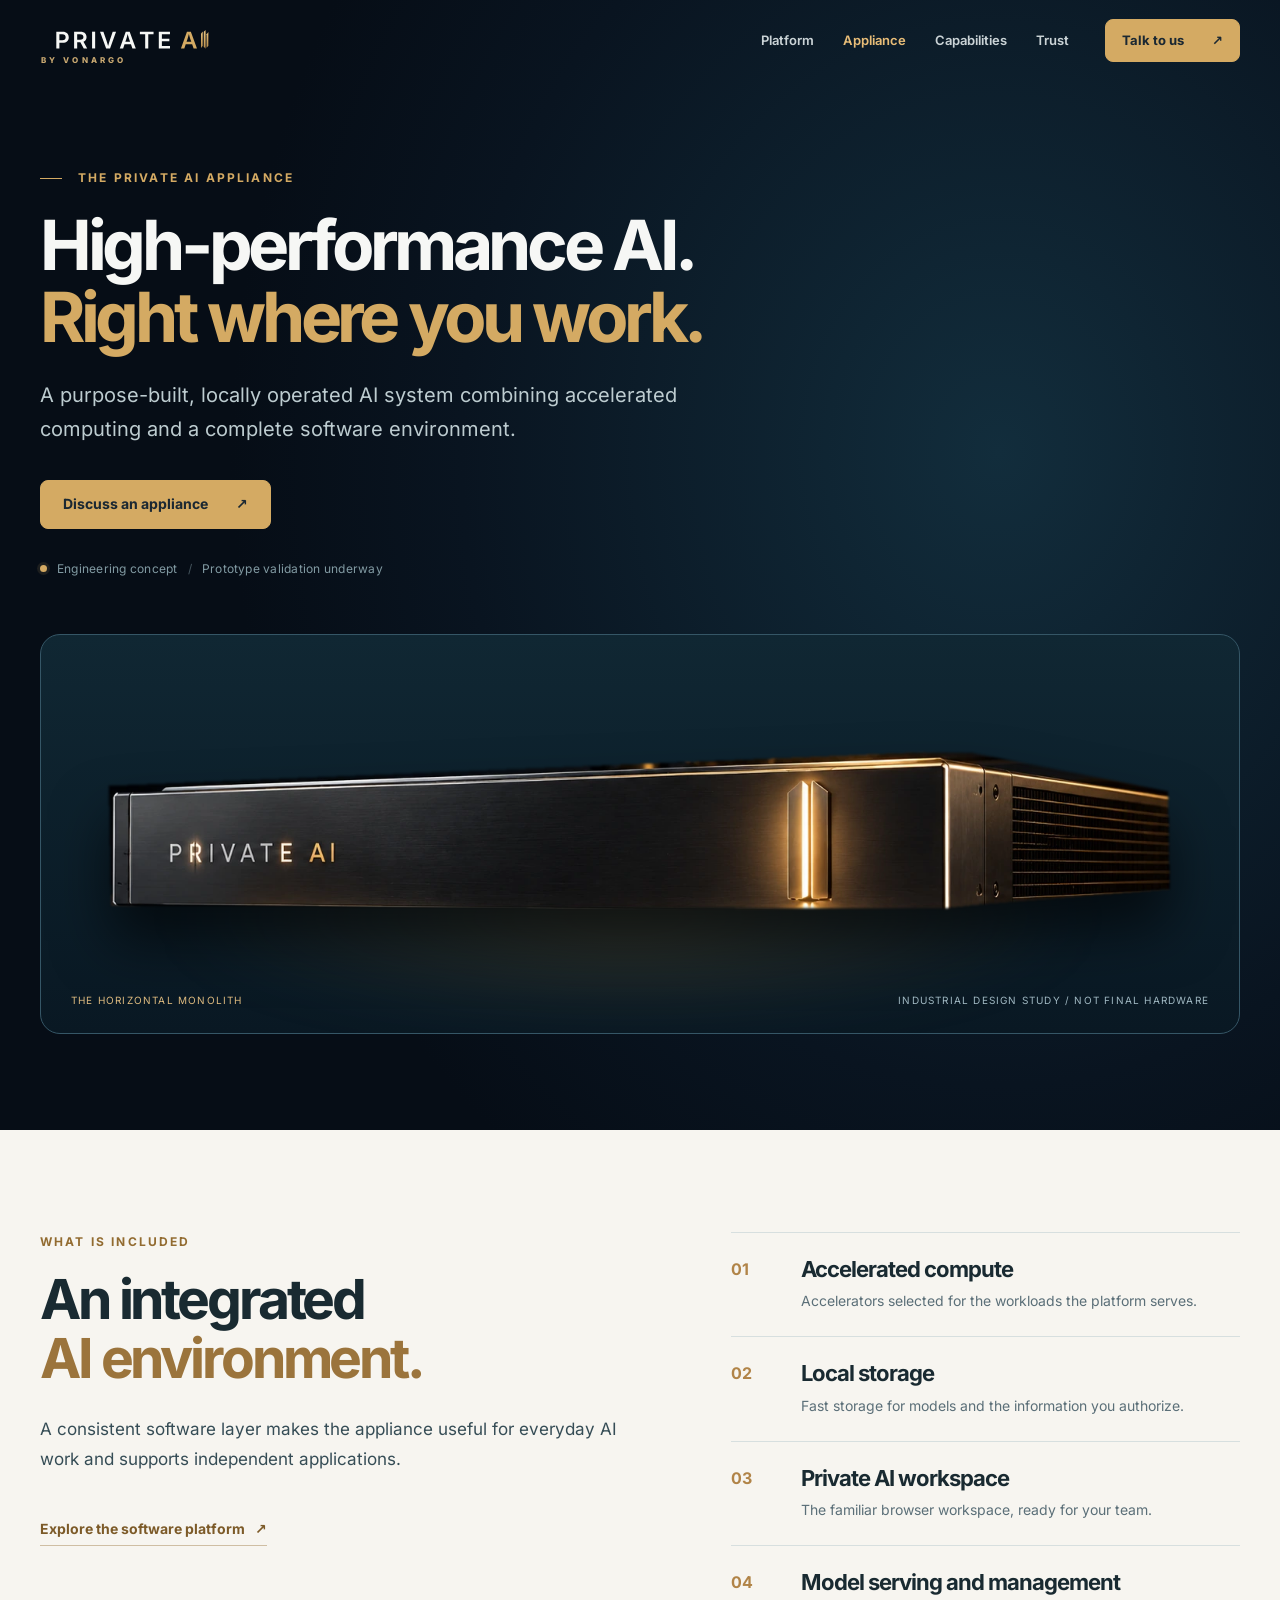
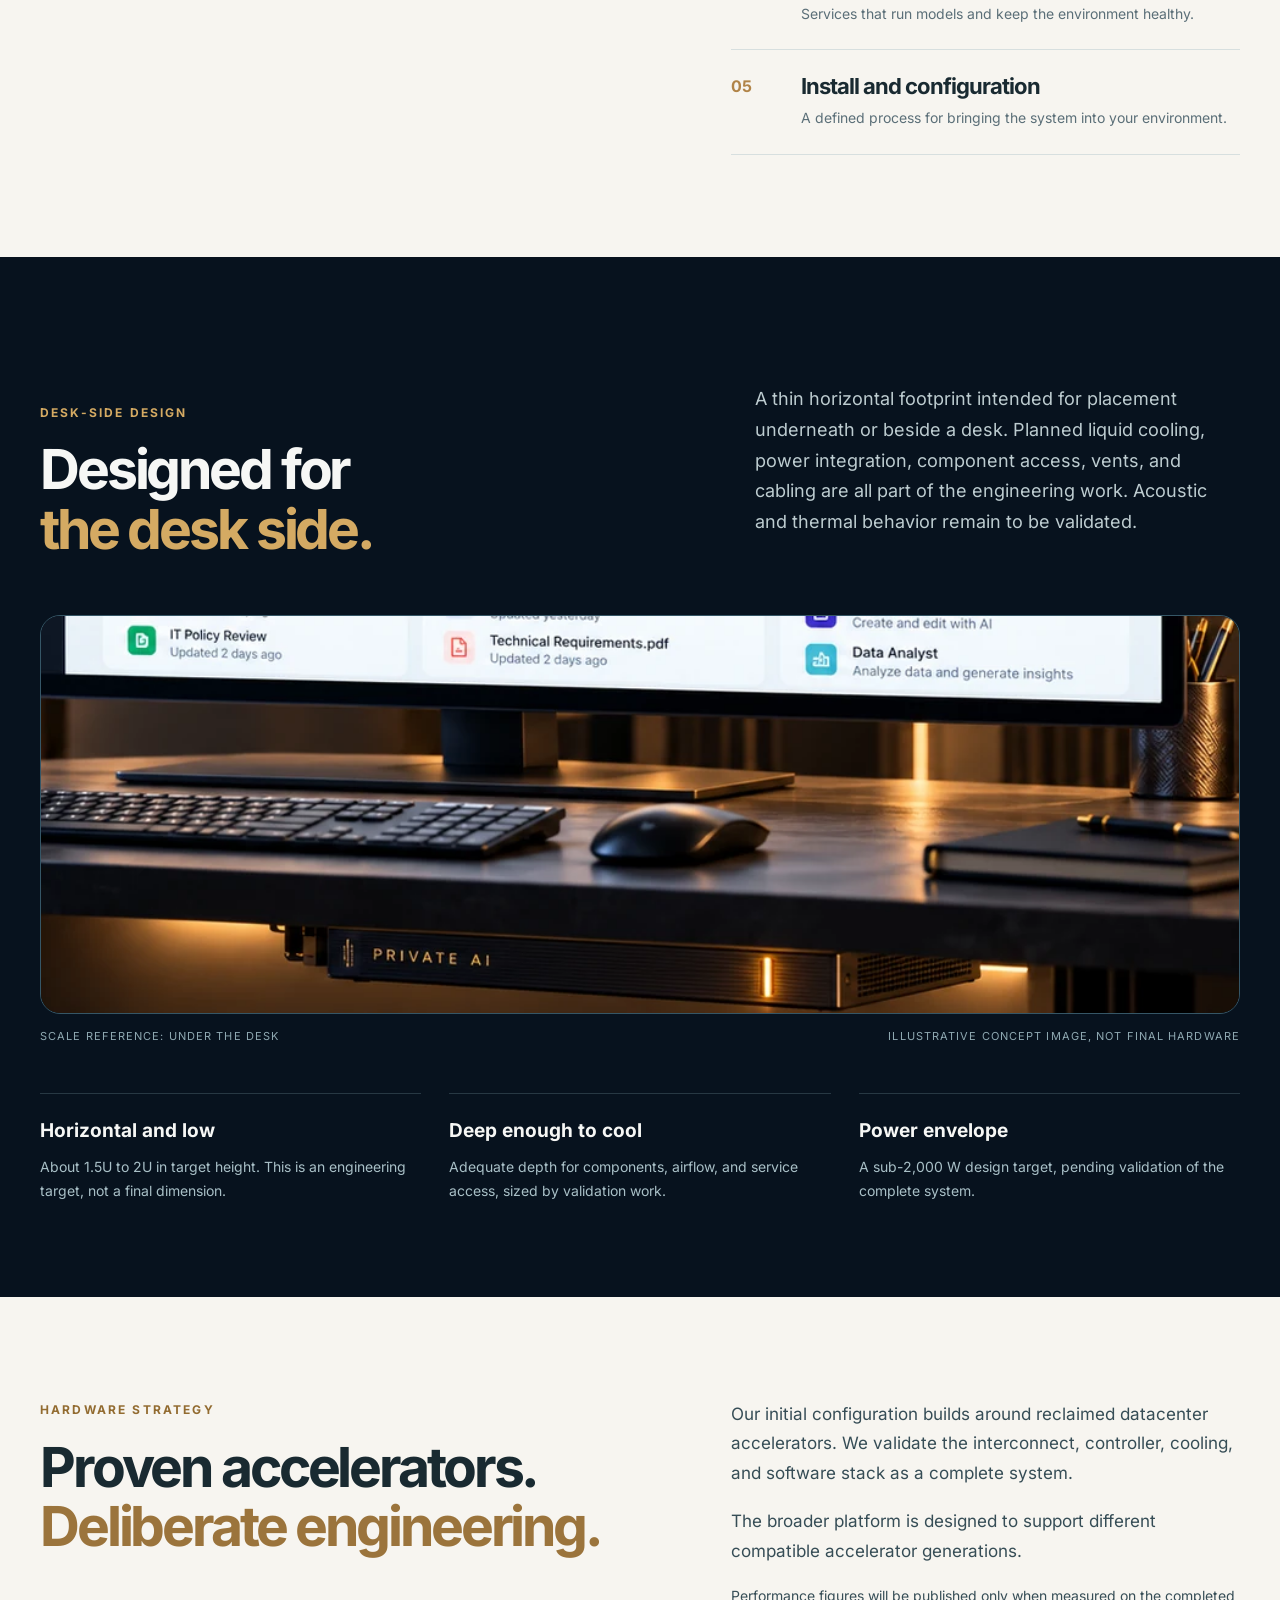
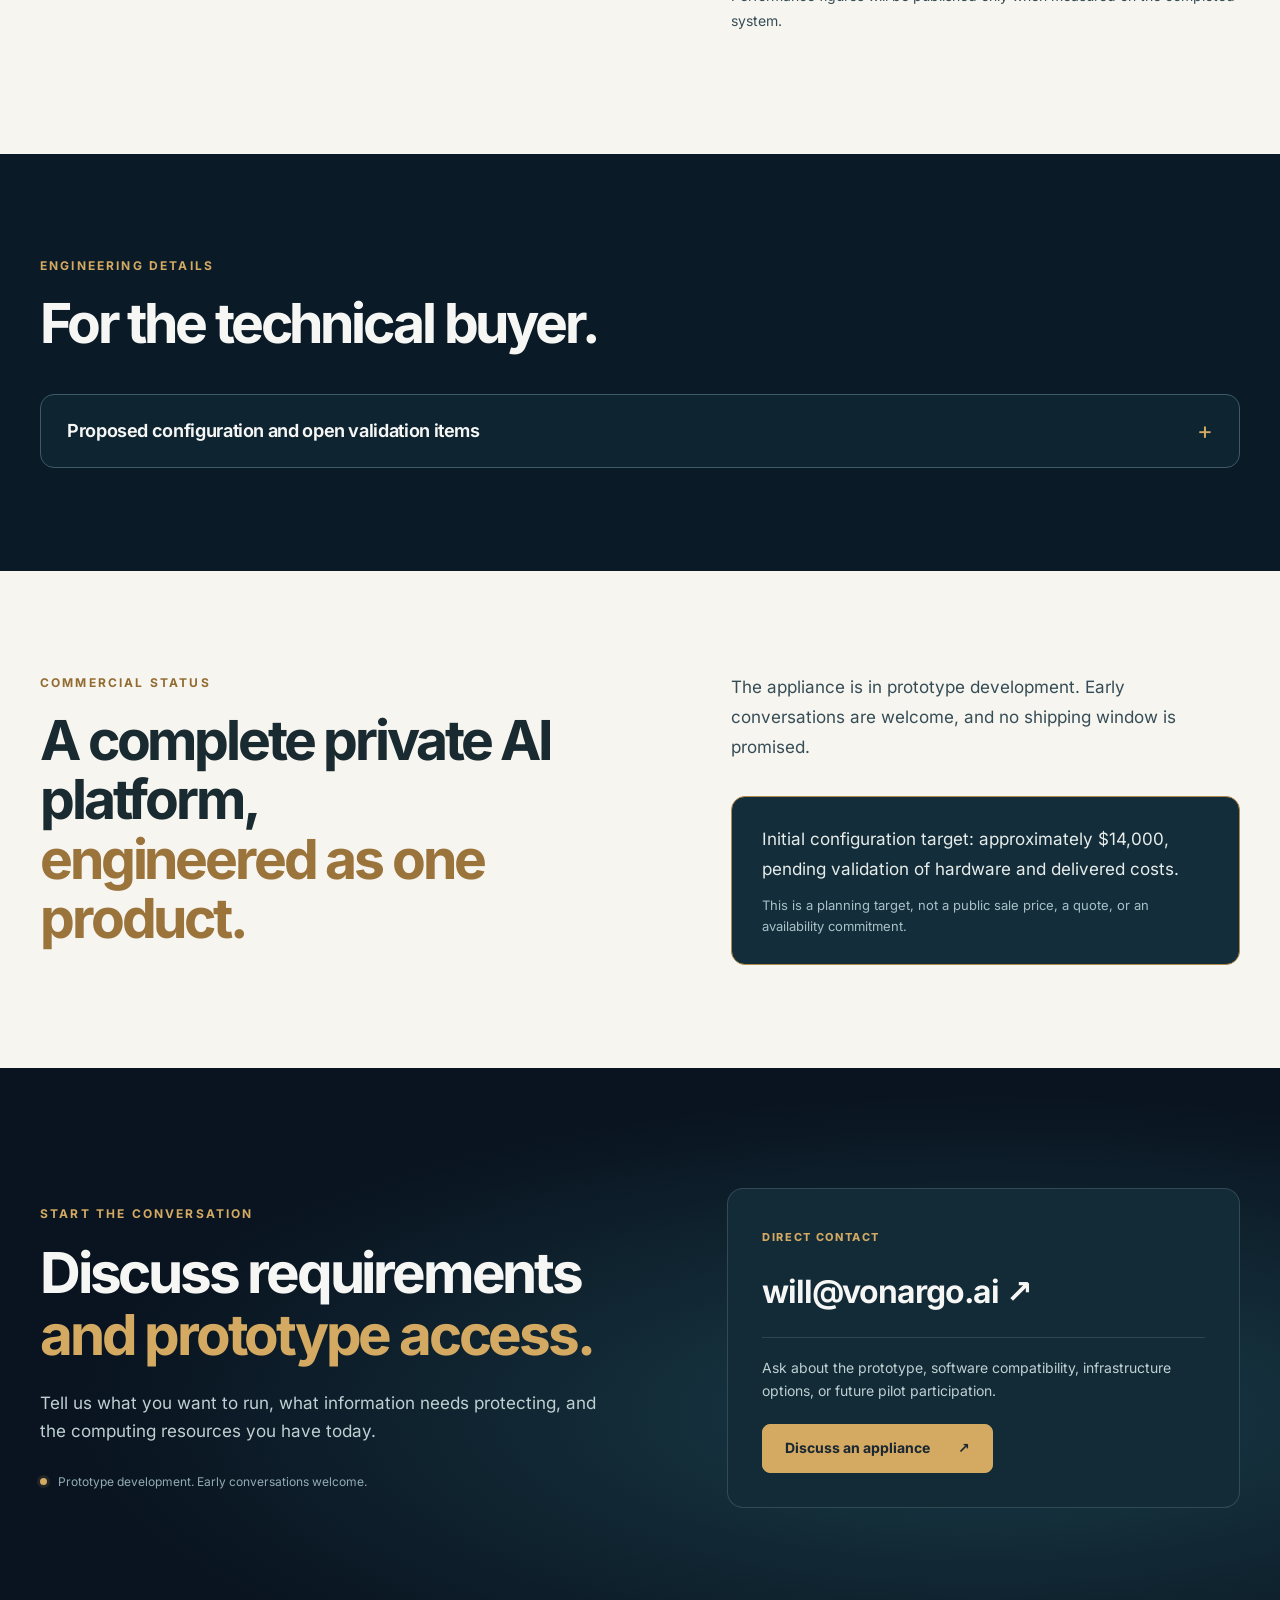
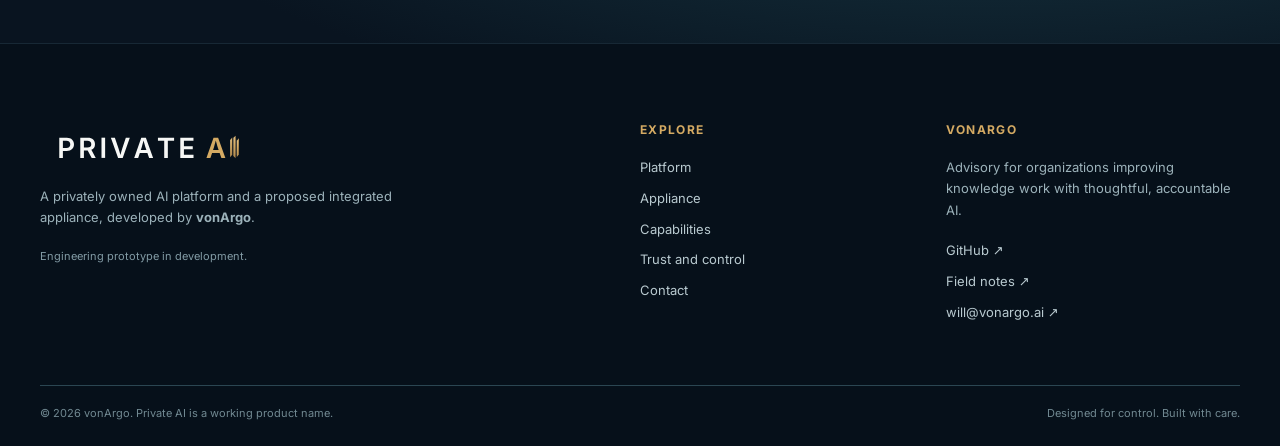
==== appliance/index.html @ 31fd05b0 "Replace site with the full Private AI site (OpenDesign 'site/': index, appliance, platform, contact " ====
<!doctype html>
<html lang="en">
<head>
  <meta charset="utf-8">
  <meta name="viewport" content="width=device-width, initial-scale=1">
  <meta name="theme-color" content="#091420">
  <meta name="description" content="The proposed Private AI appliance: a long, low, horizontal under-desk system that pairs accelerated computing with the Private AI workspace. Engineering concept in prototype validation.">
  <meta property="og:type" content="website">
  <meta property="og:title" content="Private AI Appliance | Purpose-built private AI computing.">
  <meta property="og:description" content="The proposed Private AI appliance: a long, low, horizontal under-desk system that pairs accelerated computing with the Private AI workspace. Engineering concept in prototype validation.">
  <meta property="og:url" content="https://vonargo.ai/appliance/">
  <link rel="canonical" href="https://vonargo.ai/appliance/">
  <meta property="og:image" content="https://vonargo.ai/assets/social-preview.jpg">
  <meta name="twitter:card" content="summary_large_image">
  <title>Private AI Appliance | Purpose-built private AI computing.</title>
  <link rel="icon" href="../assets/favicon.png" type="image/png">
  <link rel="icon" href="../assets/private-ai-mark.svg" type="image/svg+xml">
  <link rel="stylesheet" href="../fonts/fonts.css">
  <link rel="stylesheet" href="../css/styles.css">
  <link rel="stylesheet" href="../css/pages.css">
  <script src="../js/main.js" defer></script>
</head>
<body>
  <a class="skip-link" href="#main">Skip to content</a>
  <header class="site-header" id="site-header">
    <div class="header-inner wrap">
      <a class="brand-link" href="../index.html" aria-label="Private AI by vonArgo - home">
        <img class="brand-logo" src="../assets/private-ai-wordmark.svg" alt="Private AI" width="876" height="186">
        <span class="brand-byline">BY VONARGO</span>
      </a>
      <nav class="nav-links" aria-label="Primary navigation" id="primary-nav">
        <a href="../platform/index.html">Platform</a>
        <a href="../appliance/index.html" aria-current="page">Appliance</a>
        <a href="../index.html#capabilities">Capabilities</a>
        <a href="../index.html#trust">Trust</a>
      </nav>
      <a class="button button-gold nav-cta" href="../contact/index.html">Talk to us <span aria-hidden="true">&#8599;</span></a>
      <button class="menu-toggle" type="button" aria-controls="primary-nav" aria-expanded="false" aria-label="Open navigation"><span></span><span></span><span></span></button>
    </div>
  </header>

  <main id="main">
    <section class="page-hero" aria-labelledby="appliance-h1">
      <div class="wrap" data-reveal>
        <p class="eyebrow"><span class="gold-hairline"></span> THE PRIVATE AI APPLIANCE</p>
        <h1 id="appliance-h1" data-od-id="appliance-heading">High-performance AI.<br><em>Right where you work.</em></h1>
        <p class="lead">A purpose-built, locally operated AI system combining accelerated computing and a complete software environment.</p>
        <div class="cta-row"><a class="button button-gold" href="../contact/index.html">Discuss an appliance <span aria-hidden="true">&#8599;</span></a></div>
        <div class="status-line"><span class="status-dot"></span> Engineering concept <span class="footnote-separator">/</span> Prototype validation underway</div>
      </div>
      <div class="wrap appliance-stage stage-wide" data-reveal data-od-id="appliance-stage">
        <div class="appliance-stage-glow" aria-hidden="true"></div>
        <img src="../assets/appliance-cutout.webp" width="1385" height="237" alt="Illustrative low-profile, horizontal Private AI appliance concept with dark brushed metal and one warm-gold status light">
        <div class="appliance-label"><span>THE HORIZONTAL MONOLITH</span><span>INDUSTRIAL DESIGN STUDY / NOT FINAL HARDWARE</span></div>
      </div>
    </section>

    <section class="section-light pad" aria-labelledby="included-title">
      <div class="wrap split">
        <div data-reveal>
          <p class="eyebrow eyebrow-dark">WHAT IS INCLUDED</p>
          <h2 class="h2-xl" id="included-title" data-od-id="included-heading">An integrated<br><em>AI environment.</em></h2>
          <div class="prose" style="margin-top:26px"><p>A consistent software layer makes the appliance useful for everyday AI work and supports independent applications.</p></div>
          <a class="link-arrow" href="../platform/index.html">Explore the software platform <span aria-hidden="true">&#8599;</span></a>
        </div>
        <div class="rows-light" data-reveal>
          <div class="row-light"><span class="n">01</span><div><h3>Accelerated compute</h3><p>Accelerators selected for the workloads the platform serves.</p></div></div>
          <div class="row-light"><span class="n">02</span><div><h3>Local storage</h3><p>Fast storage for models and the information you authorize.</p></div></div>
          <div class="row-light"><span class="n">03</span><div><h3>Private AI workspace</h3><p>The familiar browser workspace, ready for your team.</p></div></div>
          <div class="row-light"><span class="n">04</span><div><h3>Model serving and management</h3><p>Services that run models and keep the environment healthy.</p></div></div>
          <div class="row-light"><span class="n">05</span><div><h3>Install and configuration</h3><p>A defined process for bringing the system into your environment.</p></div></div>
        </div>
      </div>
    </section>

    <section class="section-dark appliance-section" aria-labelledby="deskside-title">
      <div class="wrap appliance-header" data-reveal>
        <div><p class="eyebrow">DESK-SIDE DESIGN</p><h2 id="deskside-title" data-od-id="deskside-heading">Designed for<br><em>the desk side.</em></h2></div>
        <p class="section-lead">A thin horizontal footprint intended for placement underneath or beside a desk. Planned liquid cooling, power integration, component access, vents, and cabling are all part of the engineering work. Acoustic and thermal behavior remain to be validated.</p>
      </div>
      <div class="wrap scale-shot-wrap" data-reveal>
        <div class="scale-shot" data-od-id="underdesk-scale"><img src="../assets/workspace-underdesk.webp" loading="lazy" width="982" height="325" alt="Illustrative view of a slim, horizontal Private AI appliance mounted beneath a desk, below a monitor showing the Private AI workspace"></div>
        <div class="scale-caption"><span>SCALE REFERENCE: UNDER THE DESK</span><span>ILLUSTRATIVE CONCEPT IMAGE, NOT FINAL HARDWARE</span></div>
      </div>
      <div class="wrap fact-grid" data-reveal>
        <div class="fact"><b>Horizontal and low</b><p>About 1.5U to 2U in target height. This is an engineering target, not a final dimension.</p></div>
        <div class="fact"><b>Deep enough to cool</b><p>Adequate depth for components, airflow, and service access, sized by validation work.</p></div>
        <div class="fact"><b>Power envelope</b><p>A sub-2,000 W design target, pending validation of the complete system.</p></div>
      </div>
    </section>

    <section class="section-light pad" aria-labelledby="strategy-title">
      <div class="wrap split">
        <div data-reveal>
          <p class="eyebrow eyebrow-dark">HARDWARE STRATEGY</p>
          <h2 class="h2-xl" id="strategy-title" data-od-id="strategy-heading">Proven accelerators.<br><em>Deliberate engineering.</em></h2>
        </div>
        <div class="prose" data-reveal>
          <p>Our initial configuration builds around reclaimed datacenter accelerators. We validate the interconnect, controller, cooling, and software stack as a complete system.</p>
          <p>The broader platform is designed to support different compatible accelerator generations.</p>
          <p class="muted-small">Performance figures will be published only when measured on the completed system.</p>
        </div>
      </div>
    </section>

    <section class="section-dark capabilities-section" aria-labelledby="eng-title">
      <div class="wrap" data-reveal>
        <p class="eyebrow">ENGINEERING DETAILS</p>
        <h2 class="h2-xl" id="eng-title" data-od-id="engineering-heading">For the technical buyer.</h2>
        <details class="accordion" data-od-id="engineering-details">
          <summary>Proposed configuration and open validation items</summary>
          <div class="acc-body">
            <ul>
              <li>Proposed: four NVIDIA Tesla V100 SXM2 accelerators with 32 GB HBM2 each, which is 128 GB of HBM2 in aggregate across separate devices.</li>
              <li>Proposed: one RTX 2000 Ada 16 GB specialist accelerator.</li>
              <li>Proposed: two 2 TB NVMe storage drives.</li>
              <li>Validation item: a switched SXM2 carrier and a BlueField-2 BF2500 controller. These are compatibility and topology questions, not a proven standalone GPU-host design.</li>
              <li>Targets: custom liquid cooling and a power envelope under 2,000 W.</li>
              <li>Validation item: runtime and model support must be verified on the older accelerator architecture.</li>
              <li>Benchmarks will be shown only when taken on the completed system.</li>
            </ul>
            <p class="note">Separate accelerator memories do not form one coherent model-memory pool. Component names identify proposed parts only. No vendor partnership, endorsement, or tested compatibility is implied.</p>
          </div>
        </details>
      </div>
    </section>

    <section class="section-light pad" aria-labelledby="status-title">
      <div class="wrap split">
        <div data-reveal>
          <p class="eyebrow eyebrow-dark">COMMERCIAL STATUS</p>
          <h2 class="h2-xl" id="status-title" data-od-id="commercial-heading">A complete private AI platform,<br><em>engineered as one product.</em></h2>
        </div>
        <div class="prose" data-reveal>
          <p>The appliance is in prototype development. Early conversations are welcome, and no shipping window is promised.</p>
          <div class="price-box" data-od-id="price-target"><p>Initial configuration target: approximately $14,000, pending validation of hardware and delivered costs.</p><small>This is a planning target, not a public sale price, a quote, or an availability commitment.</small></div>
        </div>
      </div>
    </section>
    <section class="section-dark contact-section" aria-labelledby="close-title">
      <div class="wrap contact-grid" data-reveal>
        <div><p class="eyebrow">START THE CONVERSATION</p><h2 id="close-title" data-od-id="closing-heading">Discuss requirements<br><em>and prototype access.</em></h2><p>Tell us what you want to run, what information needs protecting, and the computing resources you have today.</p><div class="contact-status"><span class="status-dot"></span> Prototype development. Early conversations welcome.</div></div>
        <div class="contact-box"><span class="contact-label">DIRECT CONTACT</span><a class="contact-email" href="mailto:will@vonargo.ai?subject=Private%20AI%20inquiry">will@vonargo.ai <span aria-hidden="true">&#8599;</span></a><p>Ask about the prototype, software compatibility, infrastructure options, or future pilot participation.</p><a class="button button-gold" data-od-id="closing-cta" href="../contact/index.html">Discuss an appliance <span aria-hidden="true">&#8599;</span></a></div>
      </div>
    </section>
  </main>

  <footer class="site-footer" id="company">
    <div class="wrap footer-grid">
      <div class="footer-maker"><img src="../assets/private-ai-wordmark.svg" alt="Private AI" width="876" height="186"><p>A privately owned AI platform and a proposed integrated appliance, developed by <strong>vonArgo</strong>.</p><span>Engineering prototype in development.</span></div>
      <div class="footer-links"><h3>Explore</h3><a href="../platform/index.html">Platform</a><a href="../appliance/index.html">Appliance</a><a href="../index.html#capabilities">Capabilities</a><a href="../index.html#trust">Trust and control</a><a href="../contact/index.html">Contact</a></div>
      <div class="footer-links"><h3>vonArgo</h3><p>Advisory for organizations improving knowledge work with thoughtful, accountable AI.</p><a href="https://github.com/vonargo" target="_blank" rel="noopener noreferrer">GitHub <span aria-hidden="true">&#8599;</span></a><a href="https://parlaiment.bearblog.dev" target="_blank" rel="noopener noreferrer">Field notes <span aria-hidden="true">&#8599;</span></a><a href="mailto:will@vonargo.ai">will@vonargo.ai <span aria-hidden="true">&#8599;</span></a></div>
    </div>
    <div class="wrap footer-bottom"><span>&copy; <span id="year">2026</span> vonArgo. Private AI is a working product name.</span><span>Designed for control. Built with care.</span></div>
  </footer>
</body>
</html>
---- fonts/fonts.css ----
@font-face {
  font-family: "Inter";
  src: url("./inter-latin-wght-normal.woff2") format("woff2");
  font-weight: 100 900;
  font-style: normal;
  unicode-range: U+0000-00FF,U+0131,U+0152-0153,U+02BB-02BC,U+02C6,U+02DA,U+02DC,U+0304,U+0308,U+0329,U+2000-206F,U+20AC,U+2122,U+2191,U+2193,U+2212,U+2215,U+FEFF,U+FFFD;
  font-display: swap;
}
@font-face {
  font-family: "Inter";
  src: url("./inter-latin-ext-wght-normal.woff2") format("woff2");
  font-weight: 100 900;
  font-style: normal;
  unicode-range: U+0100-02BA,U+02BD-02C5,U+02C7-02CC,U+02CE-02D7,U+02DD-02FF,U+0304,U+0308,U+0329,U+1D00-1DBF,U+1E00-1E9F,U+1EF2-1EFF,U+2020,U+20A0-20AB,U+20AD-20C0,U+2113,U+2C60-2C7F,U+A720-A7FF;
  font-display: swap;
}
---- css/styles.css ----
:root{color-scheme:dark;--bg:#091420;--bg-deeper:#060e18;--surface:#142b39;--surface-light:#1b3644;--gold:#d4aa63;--gold-hover:#e8bd78;--ivory:#f6f7f5;--pale:#f7f5f0;--ink:#192a31;--muted:#becbd0;--muted-dark:#53666c;--border:#35505e;--font:Inter,"Segoe UI",system-ui,-apple-system,BlinkMacSystemFont,Arial,sans-serif;--wrap:1296px;--s:clamp(72px,8vw,130px)}
*,*::before,*::after{box-sizing:border-box}html{scroll-behavior:smooth;scroll-padding-top:88px}body{margin:0;background:var(--bg);color:var(--ivory);font-family:var(--font);-webkit-font-smoothing:antialiased;line-height:1.6}button,a{font:inherit}a{color:inherit;text-decoration:none}button{cursor:pointer}img,svg{max-width:100%;display:block}h1,h2,h3,p{margin-top:0}h1,h2,h3{line-height:1.1;letter-spacing:-.046em}h1,h2{font-weight:720}p{line-height:1.65}.wrap{width:min(var(--wrap),calc(100% - 80px));margin:0 auto}em{font-style:normal;color:var(--gold)}.section-dark{background:var(--bg);color:var(--ivory)}.section-light{background:var(--pale);color:var(--ink)}.eyebrow{color:var(--gold);font-size:12px;font-weight:700;letter-spacing:.18em;text-transform:uppercase}.eyebrow-dark{color:#926b30}.skip-link{position:absolute;left:10px;top:-80px;z-index:999;background:var(--gold);color:var(--ink);padding:12px 18px;border-radius:6px}.skip-link:focus{top:10px}:focus-visible{outline:3px solid var(--gold-hover);outline-offset:4px}.button{display:inline-flex;align-items:center;justify-content:center;gap:28px;min-height:49px;padding:13px 22px;border-radius:8px;font-size:14px;font-weight:720;line-height:1.3;white-space:nowrap;transition:background-color .19s ease,transform .19s ease,border-color .19s ease}.button:hover{transform:translateY(-2px)}.button-gold{color:#1b2832;background:var(--gold);border:1px solid var(--gold)}.button-gold:hover{background:var(--gold-hover);border-color:var(--gold-hover)}.button-outline{color:var(--ivory);border:1px solid #70838b;background:#0819234d}.button-outline:hover{border-color:var(--gold);background:#142b39}.muted-small{color:var(--muted-dark);font-size:15px}.status-dot{width:7px;height:7px;border-radius:50%;background:var(--gold);display:inline-block;flex:none;box-shadow:0 0 0 3px #d4aa631c}.gold-hairline{display:inline-block;width:22px;height:1px;background:var(--gold);vertical-align:middle;margin-right:11px}
/* Header */
.site-header{position:sticky;top:0;z-index:100;height:80px;margin-bottom:-80px;border-bottom:1px solid transparent;transition:background .24s,border-color .24s}.site-header.scrolled,.site-header.menu-open{background:#08131eea;border-color:#ffffff15;backdrop-filter:blur(18px)}.header-inner{height:80px;display:flex;align-items:center;gap:36px}.brand-link{display:inline-flex;flex-direction:column;align-items:flex-start;min-width:198px;line-height:1}.brand-logo{width:188px;height:40px;object-fit:contain;object-position:left}.brand-byline{font-size:8px;letter-spacing:.39em;color:#cbaa72;margin-left:1px;margin-top:-1px;font-weight:780}.nav-links{display:flex;align-items:center;gap:29px;margin-left:auto}.nav-links a{font-size:13px;font-weight:620;color:#cad3d6;white-space:nowrap;transition:color .2s}.nav-links a:hover,.nav-links a:focus-visible{color:var(--gold-hover)}.nav-cta{font-size:13px;min-height:43px;padding:9px 16px}.menu-toggle{display:none;margin-left:auto;background:transparent;border:1px solid #49606a;border-radius:8px;color:white;width:44px;height:44px;padding:12px;align-items:center;justify-content:space-between;flex-direction:column}.menu-toggle span{height:2px;background:#ecf0ef;width:100%;border-radius:2px}
/* Hero */
.hero{position:relative;min-height:820px;overflow:hidden;background:radial-gradient(ellipse 68% 90% at 70% 50%,#122d3c,#091420 70%,#060d16);padding-top:100px}.hero::after{content:"";position:absolute;bottom:0;left:0;right:0;height:140px;background:linear-gradient(transparent,#091420);pointer-events:none}.hero-glow{position:absolute;left:-340px;top:70px;width:850px;height:700px;border-radius:50%;background:#9461230b;filter:blur(100px);pointer-events:none}.hero-grid{min-height:610px;position:relative;z-index:2;display:grid;grid-template-columns:49% 51%;align-items:center;gap:12px}.hero-copy{position:relative;z-index:3;padding:54px 0 40px}.hero h1{font-size:clamp(62px,5.6vw,88px);letter-spacing:-.064em;line-height:1.025;margin:27px 0 23px}.hero-tagline{font-size:clamp(20px,2.1vw,27px);font-weight:610;line-height:1.42;letter-spacing:-.035em;color:#e2e4e2;margin:0 0 23px}.hero-intro{font-size:16px;color:#b7c7cb;max-width:570px;line-height:1.8;margin:0 0 30px}.cta-row{display:flex;align-items:center;gap:12px;flex-wrap:wrap}.hero-footnote{display:flex;align-items:center;gap:10px;margin-top:27px;color:#829ba3;font-size:11px;letter-spacing:.02em}.footnote-separator{opacity:.5}.hero-visual{height:565px;position:relative;align-self:center}.hero-photo{position:absolute;left:30px;right:-34px;top:2px;bottom:40px;border:1px solid #52687144;border-radius:24px;overflow:hidden;box-shadow:0 34px 120px #0009;background:#081521}.hero-photo img{width:100%;height:100%;object-fit:cover;object-position:50% 45%}.hero-photo::before{content:"";position:absolute;inset:0;z-index:1;box-shadow:inset 0 0 110px 50px #07131b6e;pointer-events:none}.hero-photo-caption{position:absolute;bottom:60px;left:54px;right:0;z-index:2;display:flex;flex-direction:column;gap:4px;width:max-content;background:#071620d6;border:1px solid #637f8542;padding:13px 17px;color:#e5eeeb;font-size:10px;font-weight:650;letter-spacing:.10em}.caption-index{color:var(--gold)}.intro-ribbon{z-index:3;position:relative;border-top:1px solid #a6b9bb2b;display:flex;align-items:center;justify-content:space-between;gap:25px;padding:27px 0 36px;font-size:12px;font-weight:600;letter-spacing:.045em;color:#a7b9bc}.intro-ribbon i{height:4px;width:4px;border-radius:50%;background:var(--gold)}
/* Experience light section */
.experience-section{padding:var(--s) 0 82px}.experience-intro{display:grid;grid-template-columns:1fr .76fr;gap:120px;align-items:end}.experience-intro h2,.platform-header h2,.appliance-header h2,.compute-copy h2,.capabilities-head h2,.trust-copy h2,.approach-grid h2,.contact-grid h2{font-size:clamp(43px,4.3vw,65px);letter-spacing:-.057em;line-height:1.08;margin:18px 0 0}.experience-intro h2 em,.compute-copy h2 em,.trust-copy h2 em{color:#9b743c}.experience-lead{padding-bottom:3px}.experience-lead p:first-child{font-size:20px;line-height:1.48;margin-bottom:13px}.mock-wrap{margin-top:58px;border:1px solid #d7d9d5;border-radius:20px;background:#faf9f5;padding:12px;box-shadow:0 24px 72px #20323a19}.mock-toolbar{display:flex;align-items:center;justify-content:space-between;padding:10px 12px 20px;color:#71838b;font-size:11px;letter-spacing:.15em;font-weight:700}.toolbar-title{display:flex;align-items:center;gap:10px}.tiny-mark{display:inline-block;width:4px;height:18px;background:#b98d47;box-shadow:7px -3px #dfb879,14px 3px #c09654;margin-right:17px}.concept-label{font-size:10px;color:#6b808a}.workspace-mock{height:540px;display:grid;grid-template-columns:230px 1fr;border:1px solid #c8d1d5;border-radius:12px;overflow:hidden;background:#fff}.mock-side{position:relative;background:#101f29;color:#e5eded;padding:20px 15px}.mock-side-top{font-size:12px;font-weight:800;letter-spacing:.13em;display:flex;align-items:center;gap:15px;border-bottom:1px solid #354d56;padding:0 8px 22px}.mock-brand-mark{width:4px;height:22px;background:var(--gold);box-shadow:7px -3px #cfa866,14px 3px #9c793e;margin-right:12px}.mock-group-label{color:#78939c;font-size:10px;letter-spacing:.16em;font-weight:700;margin:22px 10px 9px}.mock-group-next{margin-top:34px}.mock-menu{display:flex;align-items:center;gap:12px;color:#b9cccf;background:transparent;border:1px solid transparent;border-radius:7px;padding:11px 13px;width:100%;text-align:left;font-size:13px;font-weight:600;margin:2px 0}.mock-menu:hover{background:#25404b}.mock-menu.active{color:#e8c484;background:#30404a;border-color:#675944}.mock-menu-icon{font-size:17px;width:18px;text-align:center}.mock-history{display:block;padding:8px 10px;color:#8da6af;font-size:12px}.mock-side-bottom{position:absolute;bottom:18px;left:25px;font-size:10px;color:#809aa3;display:flex;align-items:center;gap:10px}.mock-content{background:#f6f8f8;color:#1a303a;position:relative;overflow:hidden}.mock-content-top{border-bottom:1px solid #e4e9ea;height:58px;display:flex;align-items:center;justify-content:space-between;padding:0 34px;color:#3b5965;font-size:12px;font-weight:600}.mock-caret{color:#9baeb8;margin-left:8px}.mock-account{height:28px;width:28px;border-radius:50%;background:#1b394a;color:white;display:grid;place-items:center;font-size:10px}.mock-center{max-width:860px;margin:auto;padding:53px 48px 50px}.mock-hello{font-size:clamp(23px,2.4vw,31px);letter-spacing:-.045em;font-weight:740;line-height:1.2;margin-bottom:4px}.mock-question{font-size:19px;color:#4b636f;margin-bottom:27px;line-height:1.3}.mock-prompt{border:1px solid #dae1e5;background:#fff;border-radius:13px;padding:21px 20px 11px;box-shadow:0 10px 32px #1427350b}.mock-prompt-copy{font-size:14px;line-height:1.5;color:#5c7380;min-height:49px}.mock-prompt-bottom{display:flex;gap:17px;align-items:center;color:#8196a0;font-size:11px}.mock-prompt-bottom span:nth-child(2){margin-left:auto}.mock-send{height:27px;width:27px;display:grid;place-items:center;background:#122b39;color:white;border-radius:8px;font-weight:bold;font-size:17px}.mock-features{display:grid;grid-template-columns:repeat(4,minmax(0,1fr));gap:12px;margin-top:18px}.mock-feature{padding:15px 12px 16px;background:#fff;border:1px solid #e5eaeb;border-radius:11px;min-height:119px}.mock-feature-glyph{display:grid;place-items:center;border-radius:8px;width:34px;height:34px;font-size:21px;font-weight:800;margin-bottom:9px}.mock-feature-glyph.blue{background:#e4ecfd;color:#3559c0}.mock-feature-glyph.jade{background:#d9f4ef;color:#168d87}.mock-feature-glyph.amber{background:#fff0d8;color:#b67424}.mock-feature-glyph.violet{background:#eee9ff;color:#7047ca}.mock-feature b{display:block;font-size:12px;font-weight:700}.mock-feature small{display:block;color:#78909a;font-size:10px;margin-top:3px}.mock-content-foot{position:absolute;bottom:0;left:0;right:0;display:flex;align-items:center;justify-content:space-between;padding:11px 33px;border-top:1px solid #e2e9e9;font-size:10px;color:#80979f;background:#f9fbfa}.mock-secure{color:#54796f}.experience-bottom{display:flex;justify-content:space-between;gap:35px;margin-top:27px;font-size:14px;color:#526871}.experience-bottom span:first-child{font-weight:750;color:#1b313c}
/* Platform */
.platform-section{padding:var(--s) 0 115px;background:radial-gradient(circle at 22% 55%,#153141bb,transparent 48%),#091420}.platform-header{max-width:1280px}.platform-header h2{max-width:925px}.section-lead{font-size:18px;color:#bdccd0;line-height:1.7;max-width:590px;margin-top:25px}.platform-grid{margin-top:59px;display:grid;grid-template-columns:1.05fr .85fr;gap:95px;align-items:center}.platform-topology{position:relative;border:1px solid #5276817d;border-radius:17px;padding:29px;background:linear-gradient(145deg,#142d3a,#081722);text-align:center;box-shadow:0 15px 66px #0005}.topology-workspace,.topology-orchestration{background:#203b46;border:1px solid #6b8b8e;border-radius:10px;padding:23px 10px;display:flex;flex-direction:column;align-items:center;gap:5px}.topology-workspace strong,.topology-orchestration strong{font-size:22px;color:#f1f4f0;letter-spacing:-.02em}.topology-micro{font-size:10px;color:#e4bc75;font-weight:800;letter-spacing:.12em}.topology-workspace>span:last-child,.topology-orchestration>span:last-child{font-size:12px;color:#b4cad0}.topology-stem{height:34px;width:2px;background:var(--gold);margin:0 auto}.topology-orchestration{border-color:#bf9556;background:#203640}.topology-trunk{width:2px;height:35px;background:var(--gold);margin:0 auto;position:relative}.topology-trunk:after{content:"";position:absolute;width:80%;min-width:310px;height:2px;background:linear-gradient(90deg,transparent,var(--gold),transparent);bottom:0;left:50%;transform:translateX(-50%)}.topology-nodes{display:grid;grid-template-columns:repeat(4,1fr);gap:12px}.topology-nodes span{padding:17px 6px;border:1px solid #4c7379;border-radius:7px;font-size:12px;font-weight:700;background:#0e2937;color:#e4eae6}.topology-foundation{margin-top:14px;border:1px solid #355561;border-radius:6px;padding:12px;font-size:10px;color:#aac3c7;letter-spacing:.13em}.topology-disclaimer{font-size:10px;color:#819ba2;margin:15px 0 -6px}.capability-rows{display:flex;flex-direction:column}.cap-row{display:grid;grid-template-columns:65px 1fr;gap:18px;padding:22px 0;border-top:1px solid #47657280}.cap-row:last-child{border-bottom:1px solid #47657280}.cap-number{color:var(--gold);font-weight:650;font-size:14px;padding-top:3px}.cap-row h3{margin:0 0 7px;font-size:23px;letter-spacing:-.025em}.cap-row p{margin:0;font-size:14px;color:#aec0c8;line-height:1.7}
/* Device */
.appliance-section{background:#07121e;padding:var(--s) 0 95px}.appliance-header{display:grid;grid-template-columns:1fr .77fr;align-items:end;gap:85px}.appliance-header .section-lead{padding-bottom:4px}.appliance-stage{margin-top:57px;position:relative;min-height:400px;background:linear-gradient(180deg,#102733,#091823);border:1px solid #355666;border-radius:20px;overflow:hidden;display:flex;align-items:center;justify-content:center}.appliance-stage-glow{position:absolute;width:78%;height:50%;border-radius:50%;top:46%;left:10%;background:radial-gradient(ellipse,#b88d4240,transparent 70%);filter:blur(30px)}.appliance-stage img{z-index:1;max-width:90%;max-height:300px;width:95%;height:auto;object-fit:contain;filter:drop-shadow(0 35px 28px #0009)}.appliance-label{position:absolute;bottom:25px;left:30px;right:30px;z-index:2;display:flex;justify-content:space-between;gap:24px;font-size:10px;letter-spacing:.12em;color:#a0b8c2}.appliance-label span:first-child{color:#ddba7f}.appliance-details{display:grid;grid-template-columns:repeat(3,1fr);gap:28px;padding-top:31px}.appliance-details>div{border-top:1px solid #536b756e;padding-top:24px}.appliance-details b{display:block;font-size:19px}.appliance-details p{font-size:14px;color:#a9c0c7;max-width:350px;margin:8px 0 0;line-height:1.7}
/* Configurations */
.compute-section{padding:var(--s) 0}.compute-layout{display:grid;grid-template-columns:.73fr 1.27fr;gap:78px;align-items:center}.compute-copy h2{margin-bottom:26px}.compute-copy p:not(.eyebrow){font-size:17px;color:#364d56}.compute-copy .muted-small{font-size:14px!important;color:#687d84!important;margin:15px 0 0}.compute-cards{display:grid;grid-template-columns:repeat(3,1fr);gap:13px}.compute-system{border:1px solid #d4d8d6;border-radius:13px;min-height:293px;padding:23px 17px 20px;background:#fff;display:flex;flex-direction:column;align-items:flex-start}.compute-system.primary-compute{background:#142d3a;color:#f6f7f5;border-color:#b08a4a}.compute-type{color:#8e6d3e;font-size:10px;letter-spacing:.14em;font-weight:800;margin-bottom:16px}.primary-compute .compute-type{color:#dfb879}.compute-system img{width:60px;height:72px;margin:3px 0 21px}.compute-system strong{font-size:16px;letter-spacing:-.02em;line-height:1.25}.compute-system p{font-size:12px;line-height:1.65;margin:9px 0 0;color:#65767c}.compute-system.primary-compute p{color:#c0d0d2}.compute-device{display:block;width:72px;height:71px;margin:5px 0 19px;position:relative}.work-device:before{content:"";position:absolute;top:12px;left:2px;width:58px;height:40px;border:3px solid #3d6b77;border-radius:5px;background:#ecf2f0}.work-device:after{content:"";position:absolute;top:51px;left:20px;width:24px;height:11px;border-bottom:3px solid #3d6b77;border-left:3px solid #3d6b77;border-right:3px solid #3d6b77}.node-device:before{content:"";position:absolute;top:11px;left:6px;width:59px;height:49px;border:3px solid #3d6b77;border-radius:4px;background:repeating-linear-gradient(180deg,#dbe9e8,#dbe9e8 6px,#f5f8f7 6px,#f5f8f7 11px)}.node-device:after{content:"";position:absolute;top:20px;right:13px;height:5px;width:5px;background:#ba8a45;border-radius:50%;box-shadow:0 13px #ba8a45,0 25px #ba8a45}
/* Use cases */
.capabilities-section{padding:var(--s) 0;background:#0a1a26}.capabilities-head h2{margin-bottom:24px}.capabilities-head p:last-child{font-size:17px;color:#b9c9cd;max-width:700px}.usecase-grid{display:grid;grid-template-columns:repeat(2,1fr);gap:18px;margin-top:48px}.usecase{background:#132b38;border:1px solid #3d5a67;border-radius:13px;padding:35px 38px 29px;min-height:256px;position:relative;display:flex;flex-direction:column;align-items:flex-start}.usecase-index{font-size:11px;color:#d2a865;letter-spacing:.12em;font-weight:770}.usecase h3{font-size:27px;margin:25px 0 8px}.usecase p{font-size:14px;line-height:1.75;color:#b1c5ca;max-width:490px}.usecase-tiny{color:#819da6;font-size:10px;letter-spacing:.12em;font-weight:700;margin-top:auto;padding-top:8px}
/* Trust */
.trust-section{padding:var(--s) 0}.trust-grid{display:grid;grid-template-columns:1fr .82fr;gap:100px}.trust-copy h2{margin-bottom:29px}.trust-copy>p:not(.eyebrow){font-size:17px;color:#435a65}.trust-disclaimer{font-size:12px;color:#687a81;border-left:2px solid #a9864f;padding-left:17px;margin-top:29px;line-height:1.7}.trust-stack{display:flex;flex-direction:column}.trust-item{display:grid;grid-template-columns:58px 1fr;gap:12px;padding:26px 0;border-bottom:1px solid #d7dfdf}.trust-item:first-child{border-top:1px solid #d7dfdf}.trust-symbol{font-size:18px;font-weight:700;color:#b18448}.trust-item h3{font-size:23px;margin:0 0 9px}.trust-item p{font-size:14px;color:#657983;margin:0}
/* Engineering credibility */
.approach-section{padding:110px 0;background:#0d2430}.approach-grid{display:grid;grid-template-columns:1fr .80fr;gap:108px}.approach-summary{border-top:1px solid #56717b}.approach-line{display:flex;justify-content:space-between;gap:20px;padding:18px 0;border-bottom:1px solid #4a667160;align-items:baseline}.approach-line span{color:var(--gold);font-size:11px;letter-spacing:.14em;font-weight:750}.approach-line strong{font-size:17px;text-align:right;font-weight:580}.approach-summary p{font-size:14px;color:#a3bcc1;margin:26px 0 0}
/* Contact */
.contact-section{padding:120px 0 135px;background:radial-gradient(ellipse at 77% 60%,#193b47,#091420 65%)}.contact-grid{display:grid;grid-template-columns:1.05fr .95fr;gap:120px;align-items:center}.contact-grid h2{font-size:clamp(45px,4.4vw,65px);line-height:1.1;margin:18px 0 23px}.contact-grid p:not(.eyebrow){font-size:17px;color:#bfd0d2;max-width:640px}.contact-status{margin-top:27px;display:flex;align-items:center;gap:11px;font-size:12px;color:#92acb4}.contact-box{padding:34px;background:#122b37;border:1px solid #536b737c;border-radius:16px}.contact-label{font-size:11px;letter-spacing:.15em;color:var(--gold);font-weight:760}.contact-email{font-size:clamp(20px,2.5vw,34px);font-weight:670;letter-spacing:-.035em;display:block;margin:18px 0;border-bottom:1px solid #506b776b;padding-bottom:19px;word-break:break-word}.contact-email:hover{color:var(--gold)}.contact-box p{font-size:14px!important}.contact-box .button{margin-top:8px}.contact-small{font-size:11px;color:#869ca5;display:block;margin-top:23px}
/* Footer */
.site-footer{background:#06101a;border-top:1px solid #3754655c;padding:75px 0 24px}.footer-grid{display:grid;grid-template-columns:1.4fr .6fr .8fr;gap:85px}.footer-maker img{width:222px;height:50px;object-fit:contain;object-position:left;margin-bottom:17px}.footer-maker p,.footer-links p{font-size:13px;color:#9cb2ba;max-width:390px}.footer-maker span{color:#829ba5;font-size:11px}.footer-links{display:flex;flex-direction:column;gap:10px}.footer-links h3{font-size:12px;letter-spacing:.11em;text-transform:uppercase;color:var(--gold);margin:4px 0 11px}.footer-links a{color:#b9cad0;font-size:13px}.footer-links a:hover{color:var(--gold)}.footer-links p{margin-bottom:9px}.footer-bottom{border-top:1px solid #2b4652;padding-top:19px;margin-top:62px;display:flex;justify-content:space-between;color:#718992;font-size:11px;gap:15px}
/* Initial content always readable even if scripting blocked. Reveal only when explicit JS-ready. */
.js-motion [data-reveal]{transition:opacity .55s ease,transform .55s cubic-bezier(.2,.7,.2,1)}.js-motion [data-reveal].is-hidden{opacity:0;transform:translateY(18px)}.js-motion [data-reveal].is-visible{opacity:1;transform:none}
@media (max-width:1170px){.nav-links{gap:16px}.header-inner{gap:14px}.brand-link{min-width:165px}.brand-logo{width:165px;height:35px}.nav-cta{padding-inline:14px}.hero h1{font-size:68px}.hero-grid{grid-template-columns:48% 52%}.hero-photo{left:15px;right:0}.platform-grid{gap:50px}.compute-layout{gap:30px}.experience-intro{gap:50px}.contact-grid{gap:50px}}
@media (max-width:980px){.wrap{width:min(var(--wrap),calc(100% - 48px))}.site-header{height:72px;margin-bottom:-72px}.header-inner{height:72px}.nav-links{position:absolute;top:72px;left:0;right:0;background:#081722f4;display:none;flex-direction:column;align-items:stretch;padding:18px 28px 26px;gap:0;border-bottom:1px solid #385261}.nav-links.open{display:flex}.nav-links a{padding:13px 5px;font-size:15px}.menu-toggle{display:flex}.nav-cta{margin-left:auto}.hero{padding-top:100px;min-height:unset}.hero-grid{grid-template-columns:1fr;gap:30px}.hero-copy{padding:75px 0 0}.hero h1{font-size:76px}.hero-visual{height:480px;max-width:710px;width:100%;justify-self:center}.hero-photo{left:0;right:0;bottom:24px}.hero-footnote{margin-top:23px}.intro-ribbon{margin-top:22px}.experience-intro,.appliance-header,.compute-layout,.trust-grid,.approach-grid,.contact-grid{grid-template-columns:1fr;gap:33px}.experience-lead{max-width:760px}.platform-grid{grid-template-columns:1fr;gap:24px}.platform-topology{max-width:710px}.capability-rows{display:grid;grid-template-columns:repeat(2,1fr);gap:18px}.cap-row{grid-template-columns:44px 1fr}.appliance-stage{min-height:310px}.compute-copy{max-width:750px}.footer-grid{gap:36px;grid-template-columns:1.15fr .7fr .8fr}.platform-section,.appliance-section,.experience-section,.compute-section,.capabilities-section,.trust-section,.approach-section,.contact-section{padding-top:90px;padding-bottom:90px}}
@media (max-width:650px){html{scroll-padding-top:70px}.wrap{width:calc(100% - 36px)}.brand-link{min-width:150px}.brand-logo{width:150px;height:32px}.brand-byline{font-size:7px}.nav-cta{display:none}.hero{padding-top:70px}.hero-copy{padding-top:70px}.hero h1{font-size:clamp(54px,14vw,76px)}.hero-tagline{font-size:22px}.hero-intro{font-size:15px}.cta-row{align-items:stretch;flex-direction:column}.cta-row .button{width:100%}.hero-footnote{flex-wrap:wrap;font-size:11px}.hero-visual{height:340px}.hero-photo{left:0;right:0;top:0;bottom:17px;border-radius:13px}.hero-photo img{object-position:50% 42%}.hero-photo-caption{left:12px;bottom:26px;font-size:8px;padding:8px 10px}.intro-ribbon{font-size:10px;line-height:1.6;flex-wrap:wrap;justify-content:center;padding:24px 0;text-align:center}.intro-ribbon i{display:none}.intro-ribbon span{width:100%}.experience-section,.platform-section,.appliance-section,.compute-section,.capabilities-section,.trust-section,.approach-section,.contact-section{padding-top:74px;padding-bottom:72px}.experience-intro h2,.platform-header h2,.appliance-header h2,.compute-copy h2,.capabilities-head h2,.trust-copy h2,.approach-grid h2,.contact-grid h2{font-size:clamp(39px,10.4vw,54px)}.experience-lead p:first-child{font-size:17px}.mock-wrap{padding:5px;margin-top:32px;border-radius:12px;overflow:hidden}.mock-toolbar{padding:11px 6px 13px;font-size:9px}.concept-label{font-size:8px}.workspace-mock{height:460px;grid-template-columns:87px 1fr}.mock-side{padding:10px 4px}.mock-side-top{font-size:8px;letter-spacing:0;gap:5px;padding:8px 2px 18px}.mock-brand-mark{width:3px;height:15px;box-shadow:5px -2px #cfa866,10px 2px #9c793e;margin-right:10px}.mock-group-label,.mock-group-next,.mock-history,.mock-side-bottom{display:none}.mock-menu{padding:11px 5px;font-size:9px;gap:3px;margin:0}.mock-menu-icon{width:13px;font-size:12px}.mock-content-top{padding:0 12px;height:45px;font-size:10px}.mock-center{padding:34px 12px 25px}.mock-hello{font-size:22px}.mock-question{font-size:14px;margin-bottom:17px}.mock-prompt{padding:14px 11px 9px}.mock-prompt-copy{font-size:11px;min-height:64px}.mock-prompt-bottom{gap:7px;font-size:8px}.mock-prompt-bottom span:nth-child(2){display:none}.mock-features{grid-template-columns:repeat(2,1fr);gap:7px;margin-top:11px}.mock-feature{min-height:90px;padding:9px}.mock-feature-glyph{width:25px;height:25px;margin-bottom:5px;font-size:15px}.mock-feature b{font-size:10px}.mock-feature small{font-size:9px}.mock-content-foot{padding:8px 12px;flex-direction:column;align-items:flex-start;gap:2px;font-size:8px}.experience-bottom{flex-direction:column;gap:4px;font-size:12px}.section-lead{font-size:16px}.platform-grid{margin-top:34px}.platform-topology{padding:16px}.topology-workspace strong,.topology-orchestration strong{font-size:18px}.topology-workspace,.topology-orchestration{padding:17px 8px}.topology-nodes{gap:5px}.topology-nodes span{font-size:9px;padding:13px 2px}.topology-trunk:after{min-width:220px}.topology-disclaimer{font-size:9px}.capability-rows{grid-template-columns:1fr;gap:0}.cap-row{grid-template-columns:40px 1fr;gap:8px}.cap-row h3{font-size:21px}.appliance-stage{min-height:247px;margin-top:35px}.appliance-stage img{max-height:182px;width:97%;max-width:97%}.appliance-label{left:12px;right:12px;bottom:15px;font-size:8px}.appliance-label span:last-child{text-align:right}.appliance-details{grid-template-columns:1fr;gap:5px}.compute-cards{grid-template-columns:1fr;gap:10px}.compute-system{min-height:unset;padding:19px}.compute-system img{height:52px;width:52px;margin:4px 0 9px}.compute-device{margin:4px 0 9px;transform:scale(.8);transform-origin:left center}.usecase-grid{grid-template-columns:1fr;gap:10px}.usecase{min-height:220px;padding:27px}.usecase h3{font-size:23px}.trust-grid{gap:34px}.trust-item h3{font-size:21px}.approach-line{gap:14px}.approach-line strong{font-size:15px}.contact-email{font-size:25px}.contact-box{padding:25px}.footer-grid{grid-template-columns:1fr 1fr;gap:37px}.footer-maker{grid-column:span 2}.footer-bottom{flex-direction:column;gap:5px;margin-top:42px}}
@media (max-width:380px){.brand-logo{width:133px}.brand-link{min-width:135px}.mock-wrap{width:calc(100% - 22px)}.mock-menu{font-size:8px}.mock-content-top{font-size:9px}.hero h1{font-size:54px}.topology-workspace strong{font-size:16px}}
@media (prefers-reduced-motion:reduce){*,*::before,*::after{scroll-behavior:auto!important;transition:none!important;animation:none!important}}
---- css/pages.css ----
/* Shared additions for the inner pages. styles.css stays identical to the supplied homepage stylesheet. */
.nav-links a[aria-current="page"]{color:var(--gold-hover)}
.h2-xl{font-size:clamp(43px,4.3vw,65px);letter-spacing:-.057em;line-height:1.08;margin:18px 0 0}
.section-light .h2-xl em{color:#9b743c}
.lead{font-size:18px;line-height:1.7;max-width:640px;margin:24px 0 0;color:#bdccd0}
.section-light .lead{color:#364d56}
.pad{padding:var(--s) 0}
.pad-sm{padding:72px 0}
.link-arrow{display:inline-flex;align-items:center;gap:10px;margin-top:26px;font-size:14px;font-weight:700;color:var(--gold);border-bottom:1px solid #d4aa6366;padding-bottom:4px}
.link-arrow:hover{color:var(--gold-hover);border-color:var(--gold-hover)}
.section-light .link-arrow{color:#7c5a28;border-color:#926b3066}
.section-light .link-arrow:hover{color:#5f4319;border-color:#5f4319}
.chip{display:inline-flex;align-items:center;gap:9px;font-size:11px;font-weight:700;letter-spacing:.12em;text-transform:uppercase;color:#cdb078;border:1px solid #6d5a3b;border-radius:999px;padding:6px 12px}
.section-light .chip{color:#7c5a28;border-color:#b79a67}

/* Page hero */
.page-hero{position:relative;overflow:hidden;padding:168px 0 96px;background:radial-gradient(ellipse 60% 80% at 78% 40%,#122d3c,#091420 70%,#060d16)}
.page-hero .eyebrow{display:block}
.page-hero h1{font-size:clamp(50px,5.4vw,82px);letter-spacing:-.062em;line-height:1.04;margin:22px 0 0;max-width:960px}
.page-hero .lead{font-size:20px;max-width:700px}
.page-hero .cta-row{margin-top:34px}
.page-hero .status-line{display:flex;align-items:center;gap:10px;margin-top:30px;color:#829ba3;font-size:12px;letter-spacing:.02em}

/* Two-column text blocks */
.split{display:grid;grid-template-columns:1fr .86fr;gap:100px;align-items:start}
.split-even{grid-template-columns:1fr 1fr;gap:70px}
.prose p{font-size:17px;line-height:1.75;color:#bdccd0;margin:0 0 18px;max-width:620px}
.section-light .prose p{color:#364d56}
.prose .muted-small{font-size:14px}
.quote-line{margin:28px 0 0;padding:18px 22px;border:1px solid #d7d9d5;border-radius:12px;background:#fff;color:#1a303a;font-size:16px;line-height:1.5;max-width:560px}
.quote-line small{display:block;margin-bottom:6px;color:#8a6a35;font-size:10px;letter-spacing:.14em;font-weight:800}

/* Numbered rows on light backgrounds */
.rows-light{display:flex;flex-direction:column}
.row-light{display:grid;grid-template-columns:58px 1fr;gap:12px;padding:24px 0;border-bottom:1px solid #d7dfdf}
.row-light:first-child{border-top:1px solid #d7dfdf}
.row-light .n{font-size:16px;font-weight:700;color:#b18448}
.row-light h3{font-size:22px;margin:0 0 8px}
.row-light p{font-size:14px;color:#5b6f78;margin:0}

/* Source-backed answer example */
.source-pair{display:grid;grid-template-columns:1fr 1fr;gap:18px;margin-top:48px}
.source-card{border:1px solid #d7d9d5;border-radius:16px;background:#fff;color:#1a303a;padding:22px 24px 24px}
.source-card .tag{font-size:10px;letter-spacing:.14em;font-weight:800;color:#8a6a35}
.source-card h3{font-size:19px;letter-spacing:-.02em;margin:10px 0 12px}
.source-card p{font-size:14px;color:#4b636f;margin:0 0 12px}
.hit{border-top:1px solid #e4e9ea;padding:14px 0 2px}
.hit b{display:block;font-size:13px}
.hit span{display:block;font-size:12px;color:#6b808a;margin-top:2px}
.mark{background:#f6e3bb;border-radius:3px;padding:1px 3px}
.synthetic-note{margin-top:16px;font-size:12px;color:#687a81}

/* Application list on dark */
.app-rows{display:grid;grid-template-columns:repeat(2,1fr);gap:0 70px;margin-top:48px}
.app-row{display:grid;grid-template-columns:150px 1fr;gap:20px;padding:22px 0;border-top:1px solid #47657280;align-items:baseline}
.app-row h3{font-size:20px;margin:0}
.app-row p{margin:0;font-size:14px;color:#aec0c8}

/* Appliance */
.stage-wide{margin-top:56px}
.scale-shot{margin-top:56px;border:1px solid #355666;border-radius:20px;overflow:hidden;background:#081521}
.scale-shot img{width:100%;height:auto}
.scale-caption{display:flex;justify-content:space-between;gap:20px;margin-top:14px;font-size:11px;letter-spacing:.1em;color:#8fa9b2}
.fact-grid{display:grid;grid-template-columns:repeat(3,1fr);gap:28px;margin-top:48px}
.fact{border-top:1px solid #536b756e;padding-top:22px}
.fact b{display:block;font-size:19px}
.fact p{font-size:14px;color:#a9c0c7;margin:8px 0 0;line-height:1.7}
.section-light .fact{border-color:#cfd6d6}
.section-light .fact p{color:#5b6f78}
details.accordion{margin-top:40px;border:1px solid #3d5a67;border-radius:14px;background:#0f2431;overflow:hidden}
details.accordion summary{list-style:none;cursor:pointer;display:flex;align-items:center;justify-content:space-between;gap:20px;padding:22px 26px;font-size:18px;font-weight:650;letter-spacing:-.02em}
details.accordion summary::-webkit-details-marker{display:none}
details.accordion summary::after{content:"+";color:var(--gold);font-size:24px;font-weight:400;line-height:1}
details.accordion[open] summary::after{content:"\2212"}
details.accordion summary:hover{background:#142b39}
.acc-body{padding:4px 26px 28px;border-top:1px solid #2f4a57}
.acc-body ul{margin:18px 0 0;padding-left:20px;color:#b1c5ca;font-size:14px;line-height:1.75;max-width:820px}
.acc-body li{margin-bottom:9px}
.acc-body .note{margin-top:20px;font-size:12px;color:#8fa9b2;max-width:820px}
.price-box{margin-top:34px;border:1px solid #b08a4a;border-radius:14px;background:#142d3a;padding:28px 30px;max-width:720px}
.price-box p{margin:0;font-size:17px;color:#e6ece9}
.price-box small{display:block;margin-top:10px;font-size:13px;color:#a9c0c7;line-height:1.6}

/* Contact */
.contact-hero .contact-grid{margin-top:0}
.contact-points{margin:30px 0 0;padding:0;list-style:none;display:flex;flex-direction:column;gap:12px;max-width:560px}
.contact-points li{display:grid;grid-template-columns:22px 1fr;gap:10px;font-size:15px;color:#bfd0d2}
.contact-points li::before{content:"";width:6px;height:6px;border-radius:50%;background:var(--gold);margin-top:10px}
.contact-links{display:flex;flex-wrap:wrap;gap:20px;margin-top:22px;font-size:13px}
.contact-links a{color:#b9cad0;border-bottom:1px solid #506b7680;padding-bottom:2px}
.contact-links a:hover{color:var(--gold);border-color:var(--gold)}

@media (max-width:980px){
  .page-hero{padding:130px 0 70px}
  .split,.split-even{grid-template-columns:1fr;gap:34px}
  .source-pair{grid-template-columns:1fr}
  .app-rows{grid-template-columns:1fr}
  .fact-grid{grid-template-columns:1fr;gap:10px}
}
@media (max-width:650px){
  .page-hero{padding:112px 0 56px}
  .page-hero .lead{font-size:17px}
  .app-row{grid-template-columns:1fr;gap:4px}
  .scale-caption{flex-direction:column;gap:4px}
  details.accordion summary{padding:18px;font-size:16px}
  .acc-body{padding:2px 18px 22px}
  .price-box{padding:22px}
}
.section-light .prose .price-box p{color:#e6ece9;font-size:17px;max-width:none}
.contact-links{align-items:center}
.contact-links span{color:#829ba5;font-size:11px;letter-spacing:.12em;text-transform:uppercase}
.contact-box .contact-links{margin-top:26px;padding-top:20px;border-top:1px solid #506b776b}
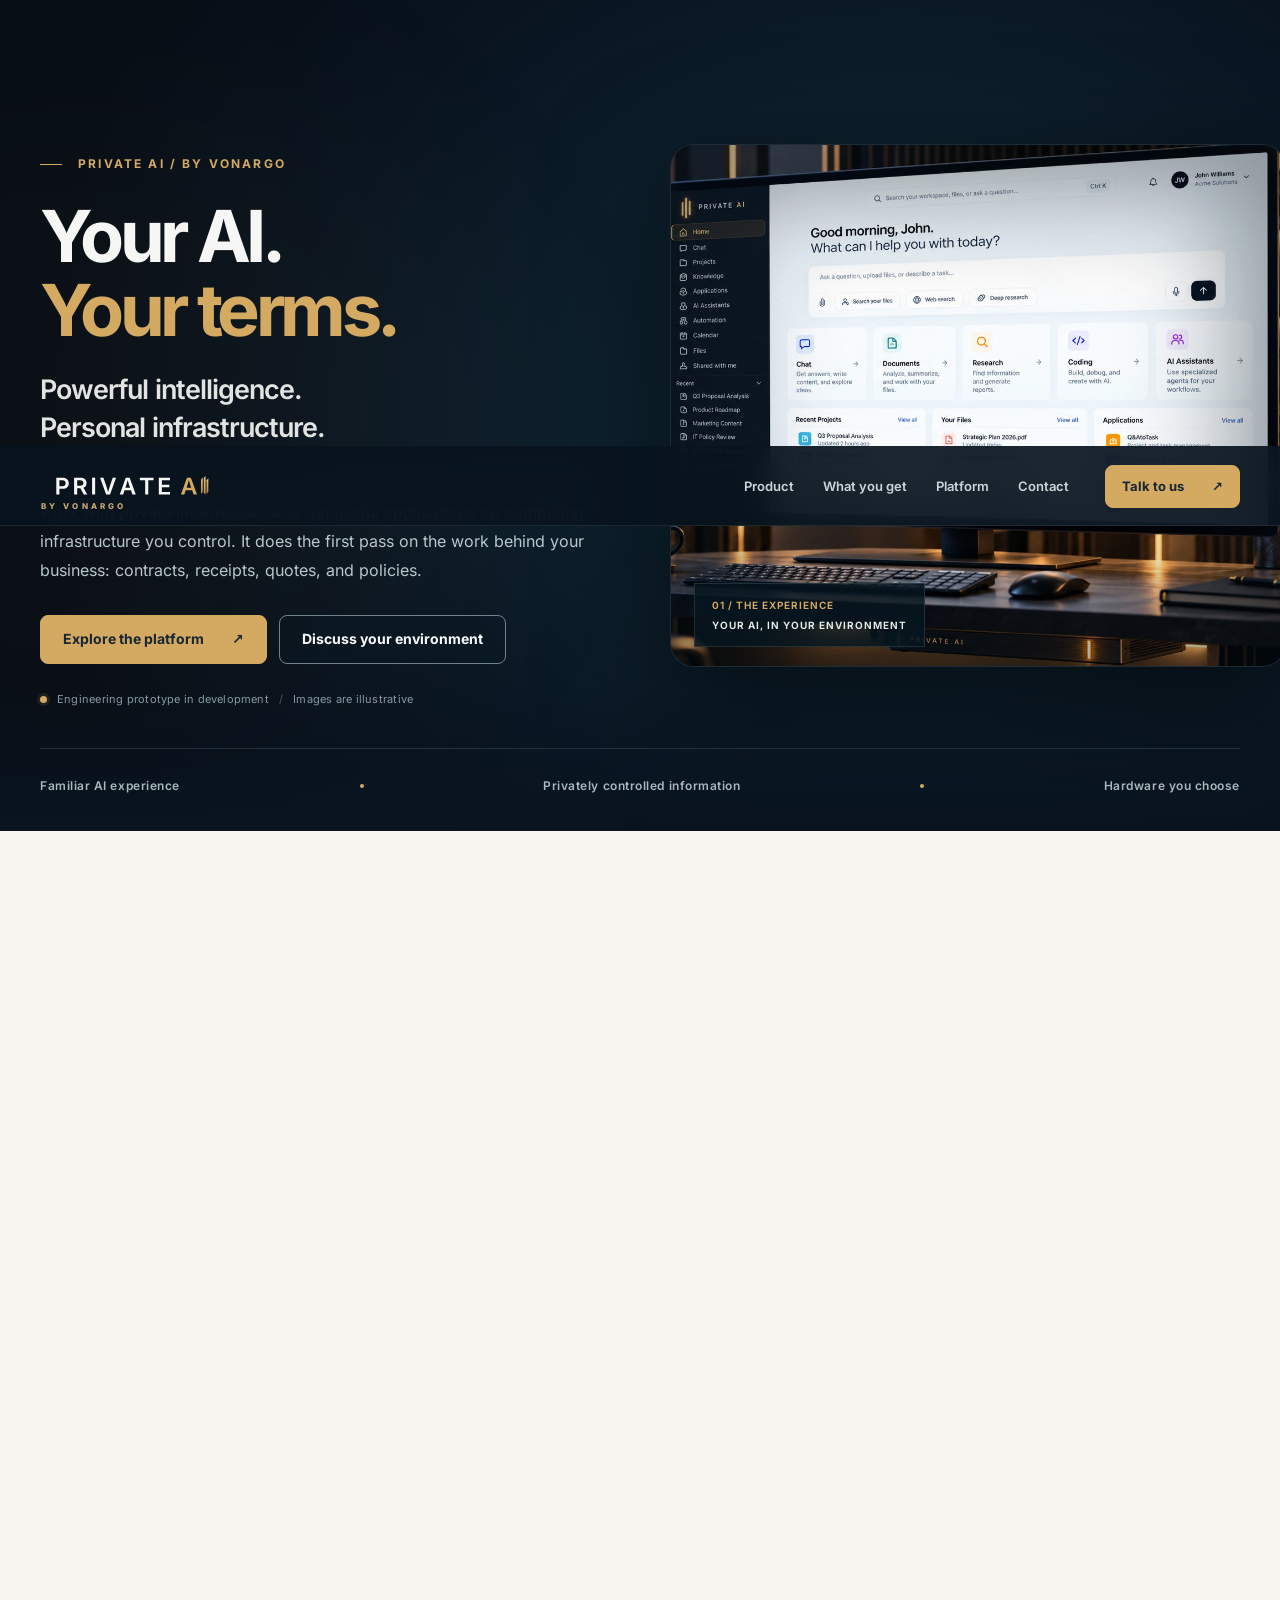
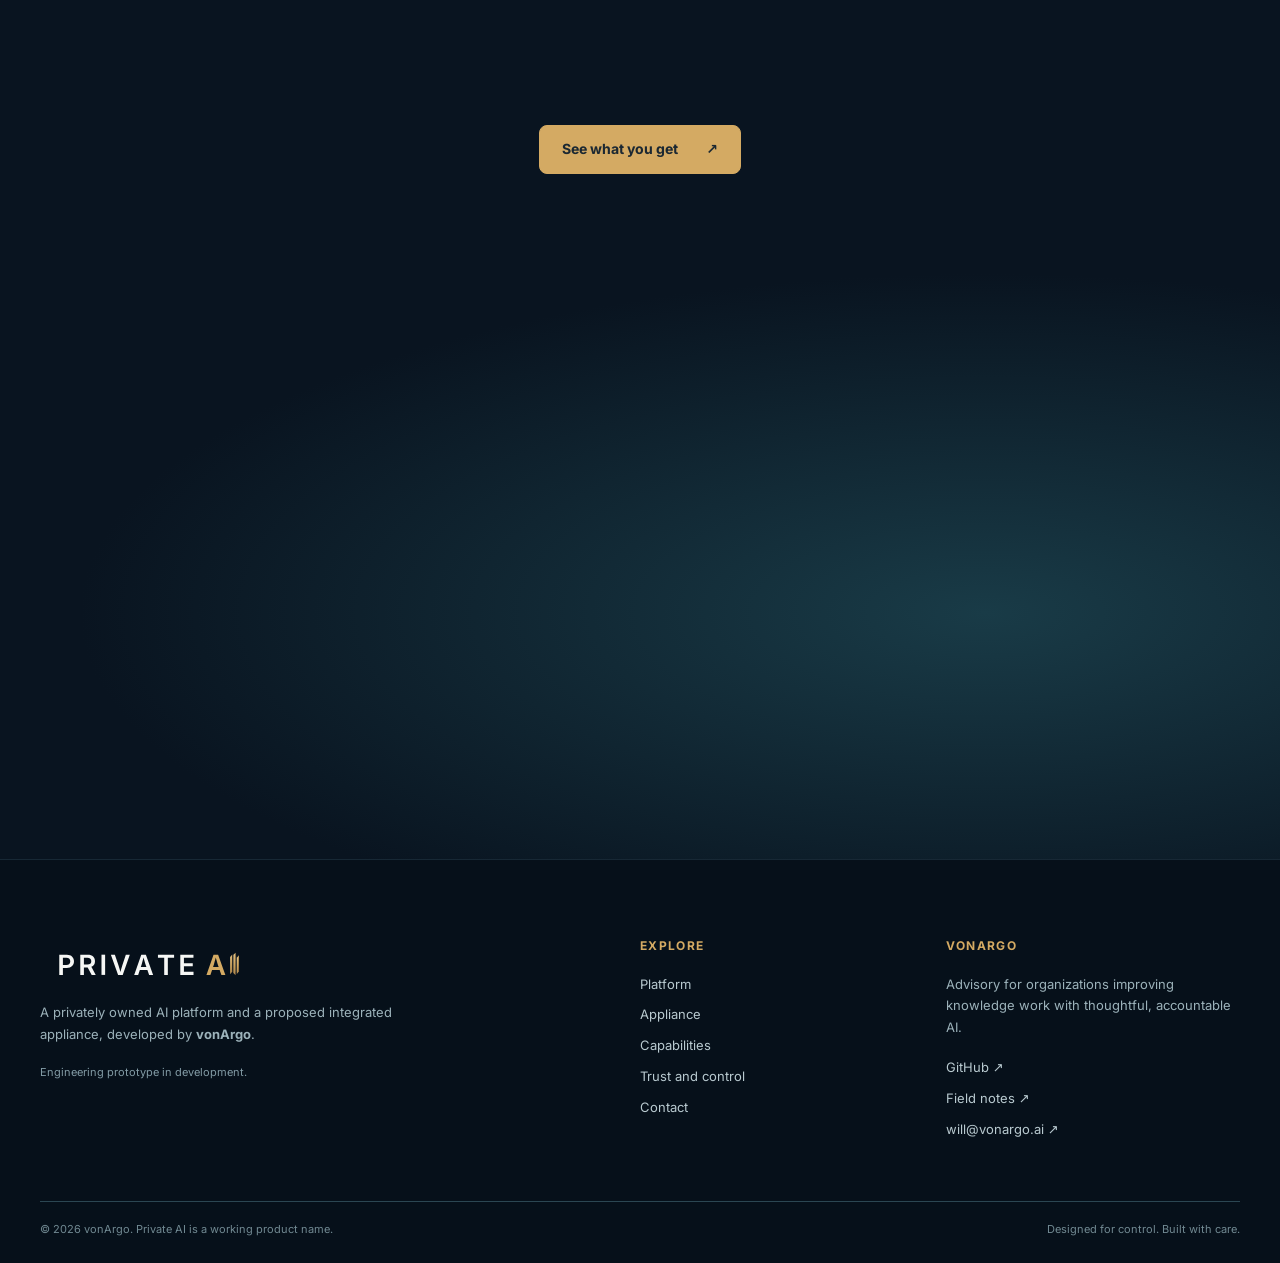
==== commit 1aed1c45: "Replace site with the 3-page Option B structure (Product / What you get / Platform & trust). - index" ====
--- a/appliance/index.html
+++ b/appliance/index.html
@@ -1,157 +1 @@
-<!doctype html>
-<html lang="en">
-<head>
-  <meta charset="utf-8">
-  <meta name="viewport" content="width=device-width, initial-scale=1">
-  <meta name="theme-color" content="#091420">
-  <meta name="description" content="The proposed Private AI appliance: a long, low, horizontal under-desk system that pairs accelerated computing with the Private AI workspace. Engineering concept in prototype validation.">
-  <meta property="og:type" content="website">
-  <meta property="og:title" content="Private AI Appliance | Purpose-built private AI computing.">
-  <meta property="og:description" content="The proposed Private AI appliance: a long, low, horizontal under-desk system that pairs accelerated computing with the Private AI workspace. Engineering concept in prototype validation.">
-  <meta property="og:url" content="https://vonargo.ai/appliance/">
-  <link rel="canonical" href="https://vonargo.ai/appliance/">
-  <meta property="og:image" content="https://vonargo.ai/assets/social-preview.jpg">
-  <meta name="twitter:card" content="summary_large_image">
-  <title>Private AI Appliance | Purpose-built private AI computing.</title>
-  <link rel="icon" href="../assets/favicon.png" type="image/png">
-  <link rel="icon" href="../assets/private-ai-mark.svg" type="image/svg+xml">
-  <link rel="stylesheet" href="../fonts/fonts.css">
-  <link rel="stylesheet" href="../css/styles.css">
-  <link rel="stylesheet" href="../css/pages.css">
-  <script src="../js/main.js" defer></script>
-</head>
-<body>
-  <a class="skip-link" href="#main">Skip to content</a>
-  <header class="site-header" id="site-header">
-    <div class="header-inner wrap">
-      <a class="brand-link" href="../index.html" aria-label="Private AI by vonArgo - home">
-        <img class="brand-logo" src="../assets/private-ai-wordmark.svg" alt="Private AI" width="876" height="186">
-        <span class="brand-byline">BY VONARGO</span>
-      </a>
-      <nav class="nav-links" aria-label="Primary navigation" id="primary-nav">
-        <a href="../platform/index.html">Platform</a>
-        <a href="../appliance/index.html" aria-current="page">Appliance</a>
-        <a href="../index.html#capabilities">Capabilities</a>
-        <a href="../index.html#trust">Trust</a>
-      </nav>
-      <a class="button button-gold nav-cta" href="../contact/index.html">Talk to us <span aria-hidden="true">&#8599;</span></a>
-      <button class="menu-toggle" type="button" aria-controls="primary-nav" aria-expanded="false" aria-label="Open navigation"><span></span><span></span><span></span></button>
-    </div>
-  </header>
-
-  <main id="main">
-    <section class="page-hero" aria-labelledby="appliance-h1">
-      <div class="wrap" data-reveal>
-        <p class="eyebrow"><span class="gold-hairline"></span> THE PRIVATE AI APPLIANCE</p>
-        <h1 id="appliance-h1" data-od-id="appliance-heading">High-performance AI.<br><em>Right where you work.</em></h1>
-        <p class="lead">A purpose-built, locally operated AI system combining accelerated computing and a complete software environment.</p>
-        <div class="cta-row"><a class="button button-gold" href="../contact/index.html">Discuss an appliance <span aria-hidden="true">&#8599;</span></a></div>
-        <div class="status-line"><span class="status-dot"></span> Engineering concept <span class="footnote-separator">/</span> Prototype validation underway</div>
-      </div>
-      <div class="wrap appliance-stage stage-wide" data-reveal data-od-id="appliance-stage">
-        <div class="appliance-stage-glow" aria-hidden="true"></div>
-        <img src="../assets/appliance-cutout.webp" width="1385" height="237" alt="Illustrative low-profile, horizontal Private AI appliance concept with dark brushed metal and one warm-gold status light">
-        <div class="appliance-label"><span>THE HORIZONTAL MONOLITH</span><span>INDUSTRIAL DESIGN STUDY / NOT FINAL HARDWARE</span></div>
-      </div>
-    </section>
-
-    <section class="section-light pad" aria-labelledby="included-title">
-      <div class="wrap split">
-        <div data-reveal>
-          <p class="eyebrow eyebrow-dark">WHAT IS INCLUDED</p>
-          <h2 class="h2-xl" id="included-title" data-od-id="included-heading">An integrated<br><em>AI environment.</em></h2>
-          <div class="prose" style="margin-top:26px"><p>A consistent software layer makes the appliance useful for everyday AI work and supports independent applications.</p></div>
-          <a class="link-arrow" href="../platform/index.html">Explore the software platform <span aria-hidden="true">&#8599;</span></a>
-        </div>
-        <div class="rows-light" data-reveal>
-          <div class="row-light"><span class="n">01</span><div><h3>Accelerated compute</h3><p>Accelerators selected for the workloads the platform serves.</p></div></div>
-          <div class="row-light"><span class="n">02</span><div><h3>Local storage</h3><p>Fast storage for models and the information you authorize.</p></div></div>
-          <div class="row-light"><span class="n">03</span><div><h3>Private AI workspace</h3><p>The familiar browser workspace, ready for your team.</p></div></div>
-          <div class="row-light"><span class="n">04</span><div><h3>Model serving and management</h3><p>Services that run models and keep the environment healthy.</p></div></div>
-          <div class="row-light"><span class="n">05</span><div><h3>Install and configuration</h3><p>A defined process for bringing the system into your environment.</p></div></div>
-        </div>
-      </div>
-    </section>
-
-    <section class="section-dark appliance-section" aria-labelledby="deskside-title">
-      <div class="wrap appliance-header" data-reveal>
-        <div><p class="eyebrow">DESK-SIDE DESIGN</p><h2 id="deskside-title" data-od-id="deskside-heading">Designed for<br><em>the desk side.</em></h2></div>
-        <p class="section-lead">A thin horizontal footprint intended for placement underneath or beside a desk. Planned liquid cooling, power integration, component access, vents, and cabling are all part of the engineering work. Acoustic and thermal behavior remain to be validated.</p>
-      </div>
-      <div class="wrap scale-shot-wrap" data-reveal>
-        <div class="scale-shot" data-od-id="underdesk-scale"><img src="../assets/workspace-underdesk.webp" loading="lazy" width="982" height="325" alt="Illustrative view of a slim, horizontal Private AI appliance mounted beneath a desk, below a monitor showing the Private AI workspace"></div>
-        <div class="scale-caption"><span>SCALE REFERENCE: UNDER THE DESK</span><span>ILLUSTRATIVE CONCEPT IMAGE, NOT FINAL HARDWARE</span></div>
-      </div>
-      <div class="wrap fact-grid" data-reveal>
-        <div class="fact"><b>Horizontal and low</b><p>About 1.5U to 2U in target height. This is an engineering target, not a final dimension.</p></div>
-        <div class="fact"><b>Deep enough to cool</b><p>Adequate depth for components, airflow, and service access, sized by validation work.</p></div>
-        <div class="fact"><b>Power envelope</b><p>A sub-2,000 W design target, pending validation of the complete system.</p></div>
-      </div>
-    </section>
-
-    <section class="section-light pad" aria-labelledby="strategy-title">
-      <div class="wrap split">
-        <div data-reveal>
-          <p class="eyebrow eyebrow-dark">HARDWARE STRATEGY</p>
-          <h2 class="h2-xl" id="strategy-title" data-od-id="strategy-heading">Proven accelerators.<br><em>Deliberate engineering.</em></h2>
-        </div>
-        <div class="prose" data-reveal>
-          <p>Our initial configuration builds around reclaimed datacenter accelerators. We validate the interconnect, controller, cooling, and software stack as a complete system.</p>
-          <p>The broader platform is designed to support different compatible accelerator generations.</p>
-          <p class="muted-small">Performance figures will be published only when measured on the completed system.</p>
-        </div>
-      </div>
-    </section>
-
-    <section class="section-dark capabilities-section" aria-labelledby="eng-title">
-      <div class="wrap" data-reveal>
-        <p class="eyebrow">ENGINEERING DETAILS</p>
-        <h2 class="h2-xl" id="eng-title" data-od-id="engineering-heading">For the technical buyer.</h2>
-        <details class="accordion" data-od-id="engineering-details">
-          <summary>Proposed configuration and open validation items</summary>
-          <div class="acc-body">
-            <ul>
-              <li>Proposed: four NVIDIA Tesla V100 SXM2 accelerators with 32 GB HBM2 each, which is 128 GB of HBM2 in aggregate across separate devices.</li>
-              <li>Proposed: one RTX 2000 Ada 16 GB specialist accelerator.</li>
-              <li>Proposed: two 2 TB NVMe storage drives.</li>
-              <li>Validation item: a switched SXM2 carrier and a BlueField-2 BF2500 controller. These are compatibility and topology questions, not a proven standalone GPU-host design.</li>
-              <li>Targets: custom liquid cooling and a power envelope under 2,000 W.</li>
-              <li>Validation item: runtime and model support must be verified on the older accelerator architecture.</li>
-              <li>Benchmarks will be shown only when taken on the completed system.</li>
-            </ul>
-            <p class="note">Separate accelerator memories do not form one coherent model-memory pool. Component names identify proposed parts only. No vendor partnership, endorsement, or tested compatibility is implied.</p>
-          </div>
-        </details>
-      </div>
-    </section>
-
-    <section class="section-light pad" aria-labelledby="status-title">
-      <div class="wrap split">
-        <div data-reveal>
-          <p class="eyebrow eyebrow-dark">COMMERCIAL STATUS</p>
-          <h2 class="h2-xl" id="status-title" data-od-id="commercial-heading">A complete private AI platform,<br><em>engineered as one product.</em></h2>
-        </div>
-        <div class="prose" data-reveal>
-          <p>The appliance is in prototype development. Early conversations are welcome, and no shipping window is promised.</p>
-          <div class="price-box" data-od-id="price-target"><p>Initial configuration target: approximately $14,000, pending validation of hardware and delivered costs.</p><small>This is a planning target, not a public sale price, a quote, or an availability commitment.</small></div>
-        </div>
-      </div>
-    </section>
-    <section class="section-dark contact-section" aria-labelledby="close-title">
-      <div class="wrap contact-grid" data-reveal>
-        <div><p class="eyebrow">START THE CONVERSATION</p><h2 id="close-title" data-od-id="closing-heading">Discuss requirements<br><em>and prototype access.</em></h2><p>Tell us what you want to run, what information needs protecting, and the computing resources you have today.</p><div class="contact-status"><span class="status-dot"></span> Prototype development. Early conversations welcome.</div></div>
-        <div class="contact-box"><span class="contact-label">DIRECT CONTACT</span><a class="contact-email" href="mailto:will@vonargo.ai?subject=Private%20AI%20inquiry">will@vonargo.ai <span aria-hidden="true">&#8599;</span></a><p>Ask about the prototype, software compatibility, infrastructure options, or future pilot participation.</p><a class="button button-gold" data-od-id="closing-cta" href="../contact/index.html">Discuss an appliance <span aria-hidden="true">&#8599;</span></a></div>
-      </div>
-    </section>
-  </main>
-
-  <footer class="site-footer" id="company">
-    <div class="wrap footer-grid">
-      <div class="footer-maker"><img src="../assets/private-ai-wordmark.svg" alt="Private AI" width="876" height="186"><p>A privately owned AI platform and a proposed integrated appliance, developed by <strong>vonArgo</strong>.</p><span>Engineering prototype in development.</span></div>
-      <div class="footer-links"><h3>Explore</h3><a href="../platform/index.html">Platform</a><a href="../appliance/index.html">Appliance</a><a href="../index.html#capabilities">Capabilities</a><a href="../index.html#trust">Trust and control</a><a href="../contact/index.html">Contact</a></div>
-      <div class="footer-links"><h3>vonArgo</h3><p>Advisory for organizations improving knowledge work with thoughtful, accountable AI.</p><a href="https://github.com/vonargo" target="_blank" rel="noopener noreferrer">GitHub <span aria-hidden="true">&#8599;</span></a><a href="https://parlaiment.bearblog.dev" target="_blank" rel="noopener noreferrer">Field notes <span aria-hidden="true">&#8599;</span></a><a href="mailto:will@vonargo.ai">will@vonargo.ai <span aria-hidden="true">&#8599;</span></a></div>
-    </div>
-    <div class="wrap footer-bottom"><span>&copy; <span id="year">2026</span> vonArgo. Private AI is a working product name.</span><span>Designed for control. Built with care.</span></div>
-  </footer>
-</body>
-</html>
+<!doctype html><html lang="en"><head><meta charset="utf-8"><meta name="robots" content="noindex"><meta http-equiv="refresh" content="0; url=../#appliance"><title>Moved</title></head><body><p>Moved. <a href="../#appliance">Continue</a>.</p></body></html>
